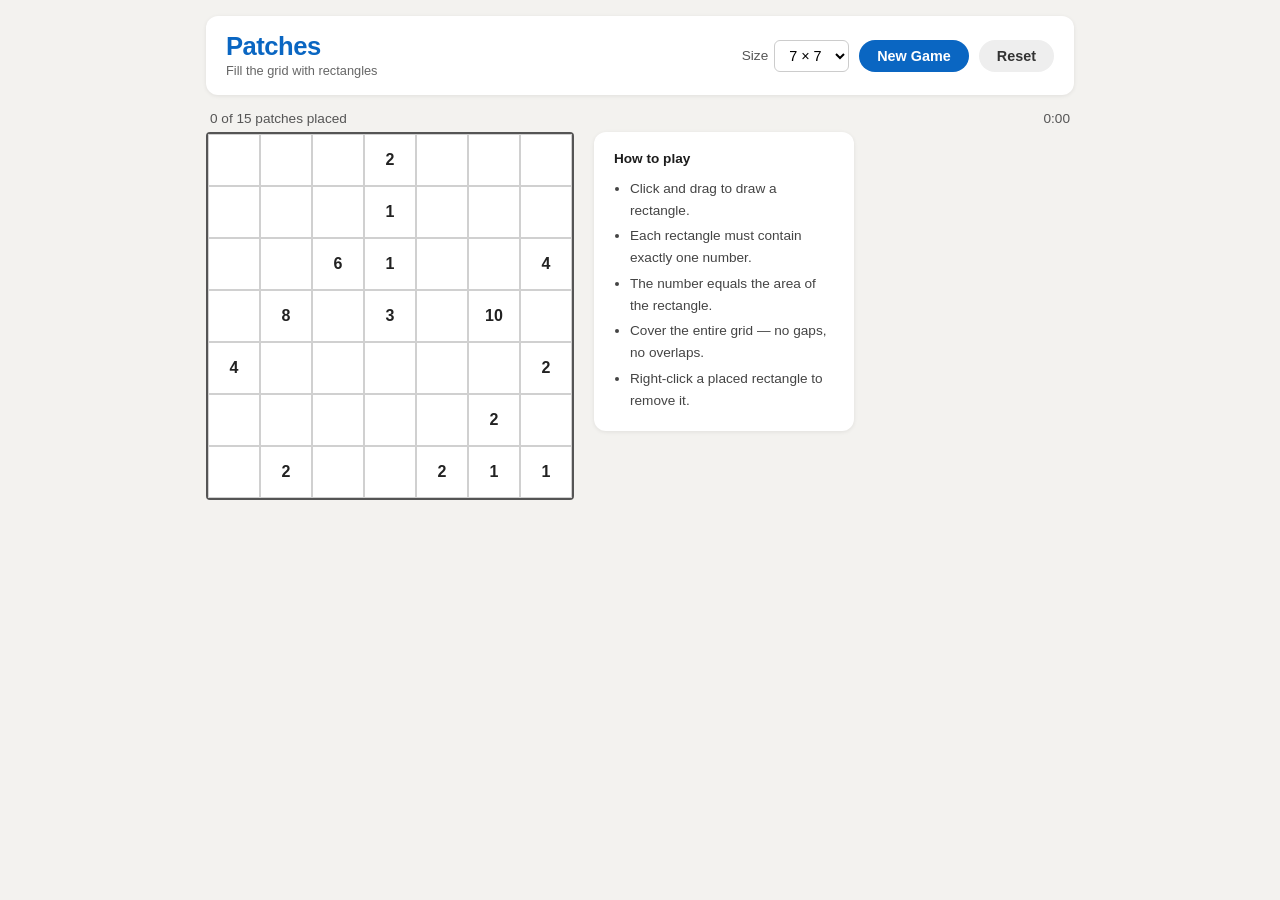
==== index.html @ 758302e6 "Add Patches game: Shikaku clone with auto-generated levels Implements a browser-based clone of Linke" ====
<!DOCTYPE html>
<html lang="en">
<head>
  <meta charset="UTF-8">
  <meta name="viewport" content="width=device-width, initial-scale=1.0">
  <title>Patches</title>
  <link rel="stylesheet" href="style.css">
</head>
<body>
  <div class="app">
    <header>
      <div class="header-left">
        <h1>Patches</h1>
        <span class="subtitle">Fill the grid with rectangles</span>
      </div>
      <div class="controls">
        <div class="control-group">
          <label for="size-select">Size</label>
          <select id="size-select">
            <option value="5">5 × 5</option>
            <option value="6">6 × 6</option>
            <option value="7" selected>7 × 7</option>
            <option value="8">8 × 8</option>
            <option value="9">9 × 9</option>
          </select>
        </div>
        <button id="btn-new" class="btn btn-primary">New Game</button>
        <button id="btn-reset" class="btn btn-secondary">Reset</button>
      </div>
    </header>

    <div id="status-bar">
      <span id="progress-text">Loading…</span>
      <span id="timer">0:00</span>
    </div>

    <main>
      <div id="board-wrap">
        <div id="board"></div>
        <div id="generating" class="hidden">
          <div class="spinner"></div>
          <p>Generating puzzle…</p>
        </div>
      </div>

      <div id="hint-box">
        <p><strong>How to play</strong></p>
        <ul>
          <li>Click and drag to draw a rectangle.</li>
          <li>Each rectangle must contain exactly one number.</li>
          <li>The number equals the area of the rectangle.</li>
          <li>Cover the entire grid — no gaps, no overlaps.</li>
          <li>Right-click a placed rectangle to remove it.</li>
        </ul>
      </div>
    </main>

    <div id="win-overlay" class="hidden">
      <div class="win-card">
        <div class="win-emoji">🎉</div>
        <h2>Puzzle Complete!</h2>
        <p id="win-time"></p>
        <button id="btn-win-new" class="btn btn-primary">Play Again</button>
      </div>
    </div>
  </div>

  <script src="js/solver.js"></script>
  <script src="js/generator.js"></script>
  <script src="js/game.js"></script>
</body>
</html>
---- style.css ----
/* ── Reset / Base ────────────────────────────────────────── */
*, *::before, *::after { box-sizing: border-box; margin: 0; padding: 0; }

body {
  font-family: -apple-system, BlinkMacSystemFont, 'Segoe UI', Roboto, sans-serif;
  background: #f3f2ef;
  min-height: 100vh;
  color: #1d1d1d;
}

/* ── App shell ───────────────────────────────────────────── */
.app {
  max-width: 900px;
  margin: 0 auto;
  padding: 16px;
}

/* ── Header ─────────────────────────────────────────────── */
header {
  display: flex;
  align-items: center;
  justify-content: space-between;
  flex-wrap: wrap;
  gap: 12px;
  background: #fff;
  border-radius: 12px;
  padding: 16px 20px;
  box-shadow: 0 1px 4px rgba(0,0,0,.08);
  margin-bottom: 10px;
}

.header-left h1 {
  font-size: 1.6rem;
  font-weight: 700;
  color: #0a66c2;
  letter-spacing: -0.5px;
}
.subtitle {
  font-size: 0.8rem;
  color: #666;
}

.controls {
  display: flex;
  align-items: center;
  gap: 10px;
  flex-wrap: wrap;
}

.control-group {
  display: flex;
  align-items: center;
  gap: 6px;
}
.control-group label {
  font-size: 0.85rem;
  color: #555;
  white-space: nowrap;
}
select {
  border: 1px solid #ccc;
  border-radius: 6px;
  padding: 6px 10px;
  font-size: 0.9rem;
  background: #fff;
  cursor: pointer;
}
select:focus { outline: 2px solid #0a66c2; outline-offset: 1px; }

/* ── Buttons ─────────────────────────────────────────────── */
.btn {
  padding: 8px 18px;
  border: none;
  border-radius: 20px;
  font-size: 0.9rem;
  font-weight: 600;
  cursor: pointer;
  transition: background 0.15s, transform 0.1s;
  white-space: nowrap;
}
.btn:active { transform: scale(0.97); }
.btn-primary  { background: #0a66c2; color: #fff; }
.btn-primary:hover { background: #0958a5; }
.btn-secondary { background: #eee; color: #333; }
.btn-secondary:hover { background: #ddd; }

/* ── Status bar ──────────────────────────────────────────── */
#status-bar {
  display: flex;
  justify-content: space-between;
  align-items: center;
  padding: 6px 4px;
  font-size: 0.85rem;
  color: #555;
}
#timer { font-variant-numeric: tabular-nums; }

/* ── Main layout ─────────────────────────────────────────── */
main {
  display: flex;
  gap: 20px;
  align-items: flex-start;
  flex-wrap: wrap;
}

/* ── Board wrap ──────────────────────────────────────────── */
#board-wrap {
  position: relative;
  flex-shrink: 0;
}

/* ── Board grid ──────────────────────────────────────────── */
#board {
  display: inline-grid;
  gap: 0;
  border: 2px solid #555;
  border-radius: 4px;
  background: #fff;
  user-select: none;
  touch-action: none;
}

/* ── Cells ───────────────────────────────────────────────── */
.cell {
  width:  52px;
  height: 52px;
  border: 1px solid #d0d0d0;
  position: relative;
  cursor: crosshair;
  background: #fff;
  transition: background 0.1s;
}

/* Clue number */
.cell .clue {
  position: absolute;
  inset: 0;
  display: flex;
  align-items: center;
  justify-content: center;
  font-size: 1rem;
  font-weight: 700;
  color: #222;
  pointer-events: none;
  z-index: 2;
}

/* Drag preview */
.cell.preview {
  background: rgba(10, 102, 194, 0.15) !important;
}
.cell.preview-invalid {
  background: rgba(220, 50, 50, 0.15) !important;
}

/* Placed rectangle: background color applied via JS inline style */
.cell.placed {
  /* border overrides applied via JS for edge detection */
}

/* Flash animation for invalid placement */
@keyframes flash-red {
  0%   { background: rgba(220,50,50,0.35); }
  100% { background: #fff; }
}
.cell.flash { animation: flash-red 0.4s ease-out; }

/* ── Patch border helpers (applied by JS) ────────────────── */
/*
  JS adds data-border="top bottom left right" combinations
  to draw thick borders around each patch region.
*/
.cell[data-border~="top"]    { border-top:    2px solid var(--patch-border); }
.cell[data-border~="bottom"] { border-bottom: 2px solid var(--patch-border); }
.cell[data-border~="left"]   { border-left:   2px solid var(--patch-border); }
.cell[data-border~="right"]  { border-right:  2px solid var(--patch-border); }

/* ── Generating overlay ──────────────────────────────────── */
#generating {
  position: absolute;
  inset: 0;
  display: flex;
  flex-direction: column;
  align-items: center;
  justify-content: center;
  background: rgba(255,255,255,0.85);
  border-radius: 4px;
  gap: 12px;
  font-size: 0.9rem;
  color: #555;
}
.spinner {
  width: 32px; height: 32px;
  border: 3px solid #ddd;
  border-top-color: #0a66c2;
  border-radius: 50%;
  animation: spin 0.8s linear infinite;
}
@keyframes spin { to { transform: rotate(360deg); } }

/* ── Hint box ────────────────────────────────────────────── */
#hint-box {
  background: #fff;
  border-radius: 12px;
  padding: 16px 20px;
  box-shadow: 0 1px 4px rgba(0,0,0,.08);
  max-width: 260px;
  font-size: 0.85rem;
  line-height: 1.6;
}
#hint-box p { margin-bottom: 8px; }
#hint-box ul { padding-left: 16px; }
#hint-box li { margin-bottom: 4px; color: #444; }

/* ── Win overlay ─────────────────────────────────────────── */
#win-overlay {
  position: fixed;
  inset: 0;
  background: rgba(0,0,0,0.5);
  display: flex;
  align-items: center;
  justify-content: center;
  z-index: 100;
}
.win-card {
  background: #fff;
  border-radius: 16px;
  padding: 40px 48px;
  text-align: center;
  box-shadow: 0 8px 32px rgba(0,0,0,0.25);
}
.win-emoji { font-size: 3rem; margin-bottom: 12px; }
.win-card h2 { font-size: 1.6rem; margin-bottom: 8px; color: #0a66c2; }
.win-card p  { color: #555; margin-bottom: 24px; font-size: 1rem; }

/* ── Utility ─────────────────────────────────────────────── */
.hidden { display: none !important; }

/* ── Responsive ──────────────────────────────────────────── */
@media (max-width: 600px) {
  .cell { width: 40px; height: 40px; }
  .cell .clue { font-size: 0.85rem; }
  #hint-box { max-width: 100%; }
  main { flex-direction: column; }
}
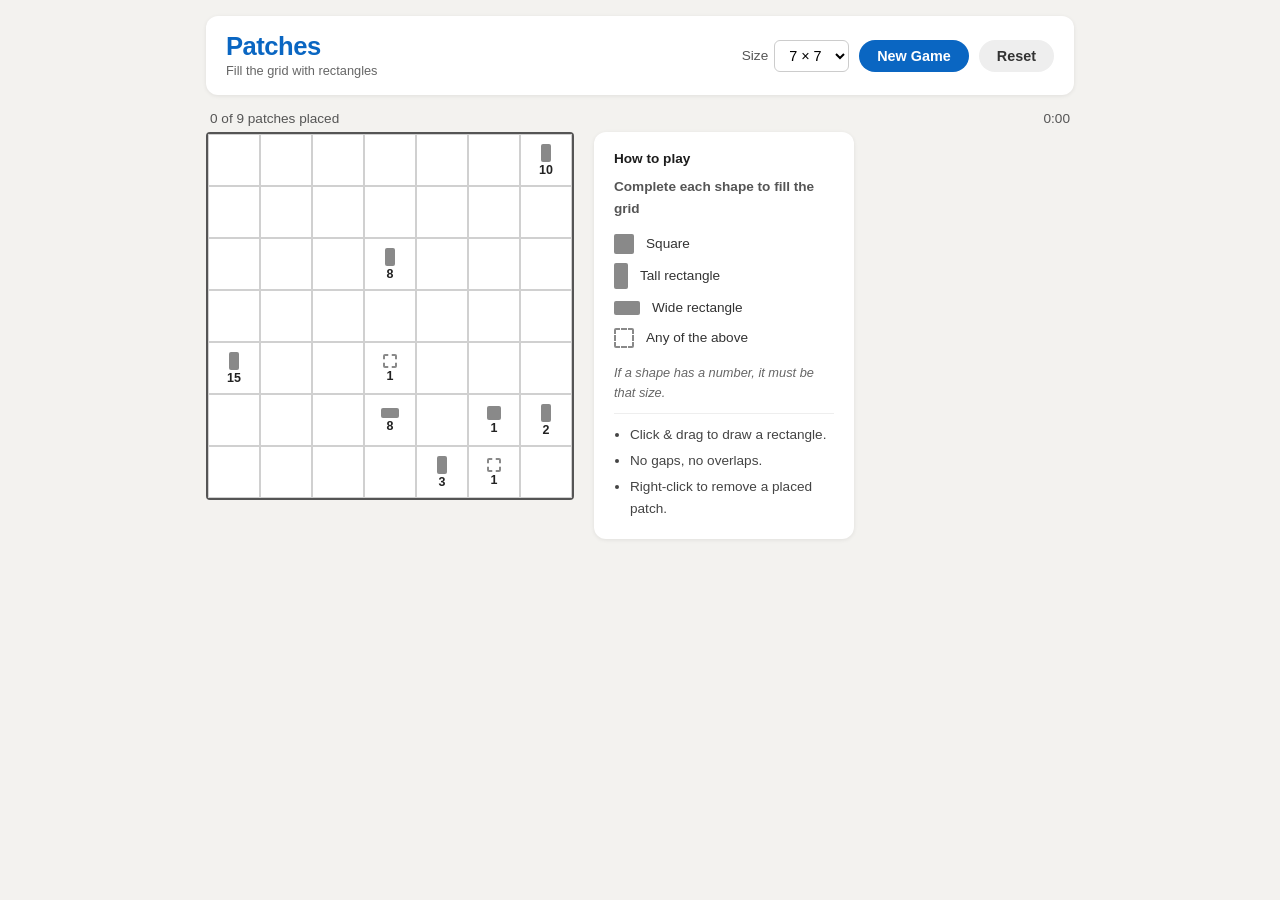
==== commit ebae2d75: "Add shape-type constraints (Square / Tall / Wide / Any) Mirrors the core mechanic of LinkedIn's Patc" ====
--- a/index.html
+++ b/index.html
@@ -45,12 +45,31 @@
 
       <div id="hint-box">
         <p><strong>How to play</strong></p>
+        <p class="hint-sub">Complete each shape to fill the grid</p>
+        <div class="shape-legend">
+          <div class="legend-row">
+            <div class="shape-icon shape-square"></div>
+            <span>Square</span>
+          </div>
+          <div class="legend-row">
+            <div class="shape-icon shape-tall"></div>
+            <span>Tall rectangle</span>
+          </div>
+          <div class="legend-row">
+            <div class="shape-icon shape-wide"></div>
+            <span>Wide rectangle</span>
+          </div>
+          <div class="legend-row">
+            <div class="shape-icon shape-any"></div>
+            <span>Any of the above</span>
+          </div>
+        </div>
+        <p class="hint-note">If a shape has a number, it must be that size.</p>
+        <hr class="hint-divider">
         <ul>
-          <li>Click and drag to draw a rectangle.</li>
-          <li>Each rectangle must contain exactly one number.</li>
-          <li>The number equals the area of the rectangle.</li>
-          <li>Cover the entire grid — no gaps, no overlaps.</li>
-          <li>Right-click a placed rectangle to remove it.</li>
+          <li>Click &amp; drag to draw a rectangle.</li>
+          <li>No gaps, no overlaps.</li>
+          <li>Right-click to remove a placed patch.</li>
         </ul>
       </div>
     </main>
--- a/style.css
+++ b/style.css
@@ -131,20 +131,6 @@
   transition: background 0.1s;
 }
 
-/* Clue number */
-.cell .clue {
-  position: absolute;
-  inset: 0;
-  display: flex;
-  align-items: center;
-  justify-content: center;
-  font-size: 1rem;
-  font-weight: 700;
-  color: #222;
-  pointer-events: none;
-  z-index: 2;
-}
-
 /* Drag preview */
 .cell.preview {
   background: rgba(10, 102, 194, 0.15) !important;
@@ -198,6 +184,44 @@
 }
 @keyframes spin { to { transform: rotate(360deg); } }
 
+/* ── Shape icons ─────────────────────────────────────────── */
+/*
+  Used both inside clue cells (small) and in the hint legend (medium).
+  The .clue wrapper centres the icon + number vertically.
+*/
+.clue {
+  position: absolute;
+  inset: 0;
+  display: flex;
+  flex-direction: column;
+  align-items: center;
+  justify-content: center;
+  gap: 2px;
+  pointer-events: none;
+  z-index: 2;
+}
+.clue-num {
+  font-size: 0.78rem;
+  font-weight: 700;
+  color: #222;
+  line-height: 1;
+}
+
+/* Shape icon — default size (inside cell) */
+.shape-icon {
+  background: rgba(40, 40, 40, 0.55);
+  border-radius: 2px;
+  flex-shrink: 0;
+}
+.shape-square { width: 14px; height: 14px; }
+.shape-tall   { width: 10px; height: 18px; }
+.shape-wide   { width: 18px; height: 10px; }
+.shape-any    {
+  width: 14px; height: 14px;
+  background: transparent;
+  border: 2px dashed rgba(40,40,40,0.55);
+}
+
 /* ── Hint box ────────────────────────────────────────────── */
 #hint-box {
   background: #fff;
@@ -208,9 +232,27 @@
   font-size: 0.85rem;
   line-height: 1.6;
 }
-#hint-box p { margin-bottom: 8px; }
+#hint-box > p { margin-bottom: 6px; }
+.hint-sub  { color: #555; font-weight: 600; margin-bottom: 10px !important; }
+.hint-note { font-style: italic; color: #666; font-size: 0.8rem; margin-top: 10px !important; }
+.hint-divider { border: none; border-top: 1px solid #eee; margin: 10px 0; }
 #hint-box ul { padding-left: 16px; }
 #hint-box li { margin-bottom: 4px; color: #444; }
+
+/* Shape legend rows */
+.shape-legend { display: flex; flex-direction: column; gap: 8px; padding: 4px 0; }
+.legend-row   {
+  display: flex;
+  align-items: center;
+  gap: 12px;
+  font-size: 0.85rem;
+  color: #333;
+}
+/* Larger icons in the legend */
+.legend-row .shape-square { width: 20px; height: 20px; }
+.legend-row .shape-tall   { width: 14px; height: 26px; }
+.legend-row .shape-wide   { width: 26px; height: 14px; }
+.legend-row .shape-any    { width: 20px; height: 20px; }
 
 /* ── Win overlay ─────────────────────────────────────────── */
 #win-overlay {
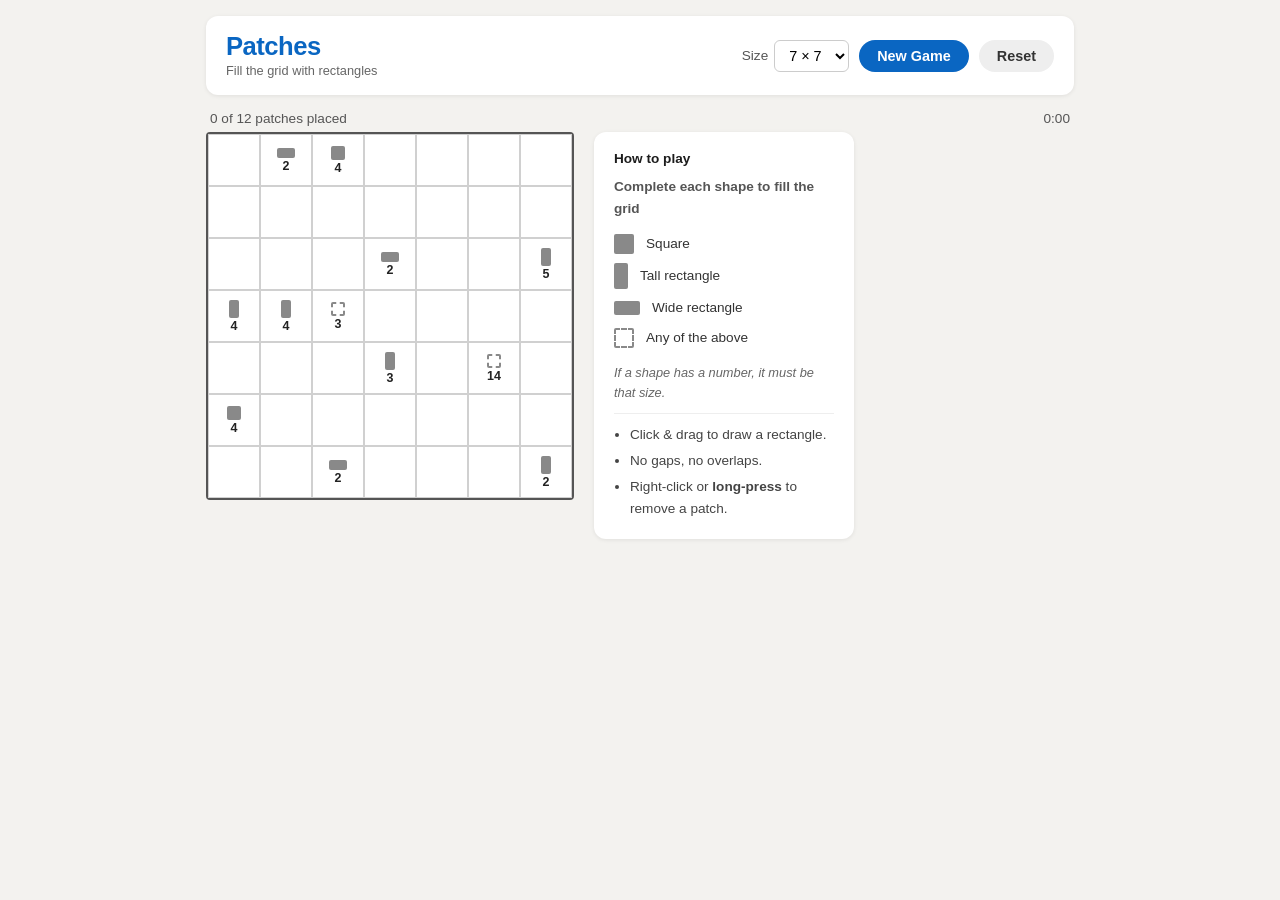
==== commit df28da0b: "Add PWA support for iPhone home screen installation Enables the game to be installed as a standalone" ====
--- a/index.html
+++ b/index.html
@@ -2,8 +2,19 @@
 <html lang="en">
 <head>
   <meta charset="UTF-8">
-  <meta name="viewport" content="width=device-width, initial-scale=1.0">
+  <meta name="viewport" content="width=device-width, initial-scale=1.0, viewport-fit=cover">
   <title>Patches</title>
+
+  <!-- PWA -->
+  <link rel="manifest" href="manifest.json">
+  <meta name="theme-color" content="#0a66c2">
+
+  <!-- iOS home screen app -->
+  <meta name="apple-mobile-web-app-capable" content="yes">
+  <meta name="apple-mobile-web-app-status-bar-style" content="default">
+  <meta name="apple-mobile-web-app-title" content="Patches">
+  <link rel="apple-touch-icon" href="icons/apple-touch-icon.png">
+
   <link rel="stylesheet" href="style.css">
 </head>
 <body>
@@ -69,7 +80,7 @@
         <ul>
           <li>Click &amp; drag to draw a rectangle.</li>
           <li>No gaps, no overlaps.</li>
-          <li>Right-click to remove a placed patch.</li>
+          <li>Right-click or <strong>long-press</strong> to remove a patch.</li>
         </ul>
       </div>
     </main>
@@ -87,5 +98,10 @@
   <script src="js/solver.js"></script>
   <script src="js/generator.js"></script>
   <script src="js/game.js"></script>
+  <script>
+    if ('serviceWorker' in navigator) {
+      navigator.serviceWorker.register('service-worker.js');
+    }
+  </script>
 </body>
 </html>
--- a/style.css
+++ b/style.css
@@ -6,6 +6,12 @@
   background: #f3f2ef;
   min-height: 100vh;
   color: #1d1d1d;
+  /* PWA: prevent pull-to-refresh and bounce scrolling */
+  overscroll-behavior: none;
+  /* iOS safe areas (notch, home bar) */
+  padding-left:   env(safe-area-inset-left);
+  padding-right:  env(safe-area-inset-right);
+  padding-bottom: env(safe-area-inset-bottom);
 }
 
 /* ── App shell ───────────────────────────────────────────── */
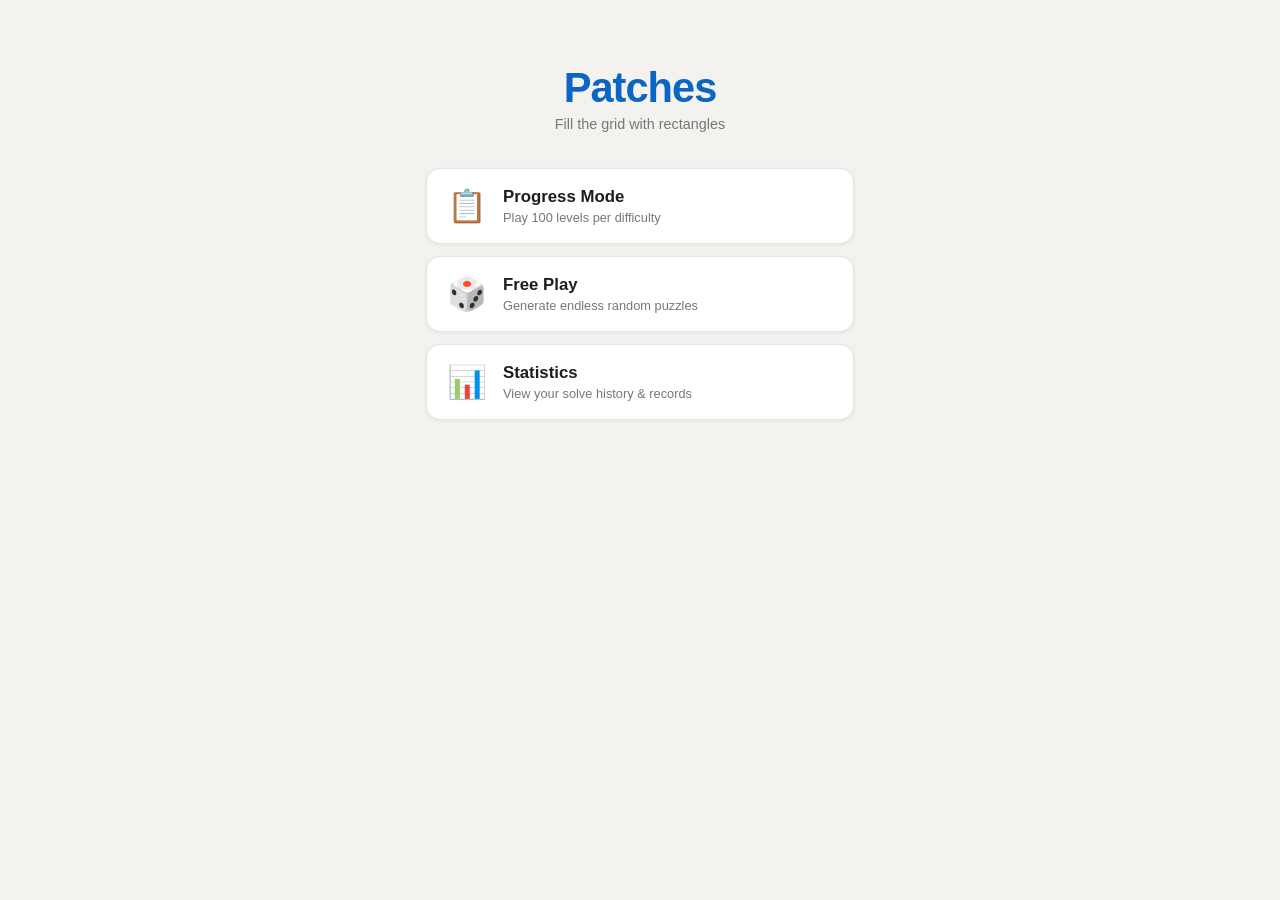
==== commit 0646a8e8: "Add multi-screen menu, Progress Mode, Free Play, and Statistics Full feature upgrade — four new syst" ====
--- a/index.html
+++ b/index.html
@@ -19,84 +19,155 @@
 </head>
 <body>
   <div class="app">
-    <header>
-      <div class="header-left">
-        <h1>Patches</h1>
-        <span class="subtitle">Fill the grid with rectangles</span>
+
+    <!-- ═══ HOME SCREEN ════════════════════════════════════════════ -->
+    <section id="screen-home" class="screen active">
+      <div class="home-content">
+        <div class="home-logo">
+          <h1>Patches</h1>
+          <p class="subtitle">Fill the grid with rectangles</p>
+        </div>
+        <nav class="menu-nav">
+          <button class="menu-btn" id="btn-progress-mode">
+            <span class="menu-btn-icon">📋</span>
+            <span class="menu-btn-text">
+              <span class="menu-btn-label">Progress Mode</span>
+              <span class="menu-btn-sub">Play 100 levels per difficulty</span>
+            </span>
+          </button>
+          <button class="menu-btn" id="btn-freeplay-mode">
+            <span class="menu-btn-icon">🎲</span>
+            <span class="menu-btn-text">
+              <span class="menu-btn-label">Free Play</span>
+              <span class="menu-btn-sub">Generate endless random puzzles</span>
+            </span>
+          </button>
+          <button class="menu-btn" id="btn-stats">
+            <span class="menu-btn-icon">📊</span>
+            <span class="menu-btn-text">
+              <span class="menu-btn-label">Statistics</span>
+              <span class="menu-btn-sub">View your solve history &amp; records</span>
+            </span>
+          </button>
+        </nav>
       </div>
-      <div class="controls">
-        <div class="control-group">
-          <label for="size-select">Size</label>
-          <select id="size-select">
-            <option value="5">5 × 5</option>
-            <option value="6">6 × 6</option>
-            <option value="7" selected>7 × 7</option>
-            <option value="8">8 × 8</option>
-            <option value="9">9 × 9</option>
-          </select>
+    </section>
+
+    <!-- ═══ DIFFICULTY PICKER ══════════════════════════════════════ -->
+    <section id="screen-difficulty" class="screen">
+      <div class="screen-inner">
+        <div class="sub-header">
+          <button class="btn-back" id="diff-back">← Back</button>
+          <h2 id="diff-title">Choose Difficulty</h2>
         </div>
-        <button id="btn-new" class="btn btn-primary">New Game</button>
-        <button id="btn-reset" class="btn btn-secondary">Reset</button>
-      </div>
-    </header>
-
-    <div id="status-bar">
-      <span id="progress-text">Loading…</span>
-      <span id="timer">0:00</span>
-    </div>
-
-    <main>
-      <div id="board-wrap">
-        <div id="board"></div>
-        <div id="generating" class="hidden">
-          <div class="spinner"></div>
-          <p>Generating puzzle…</p>
+        <div class="diff-grid" id="diff-grid">
+          <!-- filled by JS -->
         </div>
       </div>
+    </section>
 
-      <div id="hint-box">
-        <p><strong>How to play</strong></p>
-        <p class="hint-sub">Complete each shape to fill the grid</p>
-        <div class="shape-legend">
-          <div class="legend-row">
-            <div class="shape-icon shape-square"></div>
-            <span>Square</span>
-          </div>
-          <div class="legend-row">
-            <div class="shape-icon shape-tall"></div>
-            <span>Tall rectangle</span>
-          </div>
-          <div class="legend-row">
-            <div class="shape-icon shape-wide"></div>
-            <span>Wide rectangle</span>
-          </div>
-          <div class="legend-row">
-            <div class="shape-icon shape-any"></div>
-            <span>Any of the above</span>
+    <!-- ═══ LEVEL SELECT ═══════════════════════════════════════════ -->
+    <section id="screen-levels" class="screen">
+      <div class="screen-inner">
+        <div class="sub-header">
+          <button class="btn-back" id="levels-back">← Back</button>
+          <h2 id="levels-title">Easy — Levels</h2>
+        </div>
+        <div class="levels-grid" id="levels-grid"></div>
+      </div>
+    </section>
+
+    <!-- ═══ GAME SCREEN ════════════════════════════════════════════ -->
+    <section id="screen-game" class="screen">
+      <header id="game-header">
+        <div class="header-left">
+          <button class="btn-back" id="btn-back-game">← Back</button>
+          <div class="header-title-group">
+            <span class="game-title">Patches</span>
+            <span class="game-subtitle" id="game-subtitle"></span>
           </div>
         </div>
-        <p class="hint-note">If a shape has a number, it must be that size.</p>
-        <hr class="hint-divider">
-        <ul>
-          <li>Click &amp; drag to draw a rectangle.</li>
-          <li>No gaps, no overlaps.</li>
-          <li>Right-click or <strong>long-press</strong> to remove a patch.</li>
-        </ul>
+        <div class="controls">
+          <button id="btn-new" class="btn btn-primary hidden">New Puzzle</button>
+          <button id="btn-reset" class="btn btn-secondary">Reset</button>
+        </div>
+      </header>
+
+      <div id="status-bar">
+        <span id="progress-text">Loading…</span>
+        <span id="timer">0:00</span>
       </div>
-    </main>
 
-    <div id="win-overlay" class="hidden">
-      <div class="win-card">
-        <div class="win-emoji">🎉</div>
-        <h2>Puzzle Complete!</h2>
-        <p id="win-time"></p>
-        <button id="btn-win-new" class="btn btn-primary">Play Again</button>
+      <main>
+        <div id="board-wrap">
+          <div id="board"></div>
+          <div id="generating" class="hidden">
+            <div class="spinner"></div>
+            <p>Generating puzzle…</p>
+          </div>
+        </div>
+
+        <div id="hint-box">
+          <p><strong>How to play</strong></p>
+          <p class="hint-sub">Complete each shape to fill the grid</p>
+          <div class="shape-legend">
+            <div class="legend-row">
+              <div class="shape-icon shape-square"></div>
+              <span>Square</span>
+            </div>
+            <div class="legend-row">
+              <div class="shape-icon shape-tall"></div>
+              <span>Tall rectangle</span>
+            </div>
+            <div class="legend-row">
+              <div class="shape-icon shape-wide"></div>
+              <span>Wide rectangle</span>
+            </div>
+            <div class="legend-row">
+              <div class="shape-icon shape-any"></div>
+              <span>Any of the above</span>
+            </div>
+          </div>
+          <p class="hint-note">If a shape has a number, it must be that size.</p>
+          <hr class="hint-divider">
+          <ul>
+            <li>Click &amp; drag to draw a rectangle.</li>
+            <li>No gaps, no overlaps.</li>
+            <li>Right-click or <strong>long-press</strong> to remove a patch.</li>
+          </ul>
+        </div>
+      </main>
+
+      <div id="win-overlay" class="hidden">
+        <div class="win-card">
+          <div class="win-emoji">🎉</div>
+          <h2>Puzzle Complete!</h2>
+          <p id="win-time"></p>
+          <div class="win-buttons">
+            <button id="btn-win-next" class="btn btn-primary hidden">Next Level</button>
+            <button id="btn-win-new"  class="btn btn-primary hidden">New Puzzle</button>
+            <button id="btn-win-back" class="btn btn-secondary">Back</button>
+          </div>
+        </div>
       </div>
-    </div>
-  </div>
+    </section>
+
+    <!-- ═══ STATS SCREEN ══════════════════════════════════════════ -->
+    <section id="screen-stats" class="screen">
+      <div class="screen-inner">
+        <div class="sub-header">
+          <button class="btn-back" id="stats-back">← Back</button>
+          <h2>Statistics</h2>
+        </div>
+        <div id="stats-content"></div>
+      </div>
+    </section>
+
+  </div><!-- .app -->
 
   <script src="js/solver.js"></script>
   <script src="js/generator.js"></script>
+  <script src="js/levels.js"></script>
   <script src="js/game.js"></script>
   <script>
     if ('serviceWorker' in navigator) {
--- a/style.css
+++ b/style.css
@@ -112,12 +112,13 @@
 /* ── Board wrap ──────────────────────────────────────────── */
 #board-wrap {
   position: relative;
-  flex-shrink: 0;
+  width: 100%;
 }
 
 /* ── Board grid ──────────────────────────────────────────── */
 #board {
-  display: inline-grid;
+  display: grid;  /* fills #board-wrap width */
+  width: 100%;
   gap: 0;
   border: 2px solid #555;
   border-radius: 4px;
@@ -128,8 +129,8 @@
 
 /* ── Cells ───────────────────────────────────────────────── */
 .cell {
-  width:  52px;
-  height: 52px;
+  aspect-ratio: 1;   /* always square, width driven by grid columns */
+  min-width: 0;
   border: 1px solid #d0d0d0;
   position: relative;
   cursor: crosshair;
@@ -279,15 +280,268 @@
 }
 .win-emoji { font-size: 3rem; margin-bottom: 12px; }
 .win-card h2 { font-size: 1.6rem; margin-bottom: 8px; color: #0a66c2; }
-.win-card p  { color: #555; margin-bottom: 24px; font-size: 1rem; }
+.win-card p  { color: #555; margin-bottom: 20px; font-size: 1rem; }
+
+/* ── Win buttons ─────────────────────────────────────────── */
+.win-buttons {
+  display: flex;
+  gap: 10px;
+  justify-content: center;
+  flex-wrap: wrap;
+}
 
 /* ── Utility ─────────────────────────────────────────────── */
 .hidden { display: none !important; }
 
 /* ── Responsive ──────────────────────────────────────────── */
 @media (max-width: 600px) {
-  .cell { width: 40px; height: 40px; }
-  .cell .clue { font-size: 0.85rem; }
   #hint-box { max-width: 100%; }
   main { flex-direction: column; }
 }
+
+/* ═══════════════════════════════════════════════════════════
+   SCREEN NAVIGATION
+   ═══════════════════════════════════════════════════════════ */
+
+.screen { display: none; }
+.screen.active { display: block; }
+
+/* ── Back button (shared across sub-screens) ─────────────── */
+.btn-back {
+  background: none;
+  border: none;
+  color: #0a66c2;
+  font-size: 0.9rem;
+  font-weight: 600;
+  cursor: pointer;
+  padding: 6px 10px;
+  border-radius: 6px;
+  flex-shrink: 0;
+  white-space: nowrap;
+}
+.btn-back:hover { background: #f0f4ff; }
+.btn-back:active { background: #e0ecff; }
+
+/* ── Sub-header (back + title row) ──────────────────────── */
+.sub-header {
+  display: flex;
+  align-items: center;
+  gap: 12px;
+  margin-bottom: 20px;
+  padding-top: 4px;
+}
+.sub-header h2 {
+  font-size: 1.15rem;
+  font-weight: 700;
+  color: #1d1d1d;
+}
+
+/* ── Screen inner wrapper ────────────────────────────────── */
+.screen-inner {
+  max-width: 600px;
+  margin: 0 auto;
+  padding: 16px;
+}
+
+/* ── HOME SCREEN ─────────────────────────────────────────── */
+.home-content {
+  max-width: 460px;
+  margin: 0 auto;
+  padding: 48px 16px 32px;
+  display: flex;
+  flex-direction: column;
+  align-items: center;
+  gap: 36px;
+}
+.home-logo h1 {
+  font-size: 2.6rem;
+  font-weight: 800;
+  color: #0a66c2;
+  text-align: center;
+  letter-spacing: -1px;
+}
+.home-logo .subtitle {
+  text-align: center;
+  color: #777;
+  font-size: 0.9rem;
+  margin-top: 4px;
+  display: block;
+}
+.menu-nav {
+  width: 100%;
+  display: flex;
+  flex-direction: column;
+  gap: 12px;
+}
+.menu-btn {
+  display: flex;
+  align-items: center;
+  gap: 16px;
+  width: 100%;
+  padding: 18px 20px;
+  background: #fff;
+  border: 1px solid #e4e4e4;
+  border-radius: 14px;
+  cursor: pointer;
+  text-align: left;
+  transition: box-shadow 0.15s, transform 0.1s;
+  box-shadow: 0 1px 4px rgba(0,0,0,.06);
+}
+.menu-btn:hover  { box-shadow: 0 4px 14px rgba(0,0,0,.12); border-color: #c8d8f0; }
+.menu-btn:active { transform: scale(0.98); }
+.menu-btn-icon   { font-size: 2rem; flex-shrink: 0; line-height: 1; }
+.menu-btn-text   { display: flex; flex-direction: column; gap: 3px; }
+.menu-btn-label  { font-size: 1.05rem; font-weight: 700; color: #1d1d1d; }
+.menu-btn-sub    { font-size: 0.8rem; color: #777; }
+
+/* ── DIFFICULTY PICKER ───────────────────────────────────── */
+.diff-grid {
+  display: flex;
+  flex-direction: column;
+  gap: 10px;
+}
+.diff-btn {
+  display: flex;
+  align-items: center;
+  gap: 14px;
+  padding: 16px 20px;
+  background: #fff;
+  border: 1px solid #e4e4e4;
+  border-radius: 10px;
+  cursor: pointer;
+  text-align: left;
+  transition: box-shadow 0.15s, transform 0.1s;
+  box-shadow: 0 1px 3px rgba(0,0,0,.05);
+}
+.diff-btn:hover  { box-shadow: 0 3px 10px rgba(0,0,0,.12); }
+.diff-btn:active { transform: scale(0.98); }
+.diff-label       { font-size: 1.1rem; font-weight: 700; min-width: 76px; }
+.diff-grid-size   { font-size: 0.85rem; color: #777; flex: 1; }
+.diff-progress    { font-size: 0.8rem; color: #999; font-variant-numeric: tabular-nums; }
+
+/* ── LEVEL SELECT ────────────────────────────────────────── */
+.levels-grid {
+  display: grid;
+  grid-template-columns: repeat(10, 1fr);
+  gap: 6px;
+}
+.level-btn {
+  aspect-ratio: 1;
+  border: 1px solid #ddd;
+  border-radius: 6px;
+  background: #fff;
+  cursor: pointer;
+  font-size: 0.7rem;
+  font-weight: 600;
+  color: #444;
+  display: flex;
+  flex-direction: column;
+  align-items: center;
+  justify-content: center;
+  gap: 1px;
+  transition: background 0.1s, transform 0.1s;
+  line-height: 1;
+  padding: 2px;
+}
+.level-btn:hover  { background: #f0f4ff; border-color: #0a66c2; color: #0a66c2; }
+.level-btn:active { transform: scale(0.93); }
+.level-btn.done   { background: #e8f5e9; border-color: #4caf50; color: #2e7d32; }
+.lvl-num  { font-size: 0.68rem; }
+.lvl-check { font-size: 0.62rem; color: #4caf50; }
+
+/* ── GAME SCREEN HEADER ──────────────────────────────────── */
+#game-header {
+  display: flex;
+  align-items: center;
+  justify-content: space-between;
+  flex-wrap: wrap;
+  gap: 10px;
+  background: #fff;
+  border-radius: 12px;
+  padding: 12px 16px;
+  box-shadow: 0 1px 4px rgba(0,0,0,.08);
+  margin-bottom: 10px;
+}
+#game-header .header-left {
+  display: flex;
+  align-items: center;
+  gap: 10px;
+}
+.header-title-group {
+  display: flex;
+  flex-direction: column;
+  gap: 1px;
+}
+.game-title {
+  font-size: 1.2rem;
+  font-weight: 700;
+  color: #0a66c2;
+  line-height: 1.2;
+}
+.game-subtitle {
+  font-size: 0.75rem;
+  color: #777;
+}
+
+/* ── STATISTICS SCREEN ───────────────────────────────────── */
+.stats-section {
+  background: #fff;
+  border-radius: 12px;
+  padding: 20px;
+  margin-bottom: 12px;
+  box-shadow: 0 1px 4px rgba(0,0,0,.06);
+}
+.stats-section h3 {
+  font-size: 1rem;
+  font-weight: 700;
+  color: #1d1d1d;
+  margin-bottom: 14px;
+}
+.stats-grid {
+  display: grid;
+  grid-template-columns: repeat(2, 1fr);
+  gap: 10px;
+}
+.stat-card {
+  background: #f7f8fa;
+  border-radius: 8px;
+  padding: 14px 10px;
+  text-align: center;
+}
+.stat-val {
+  font-size: 1.7rem;
+  font-weight: 700;
+  color: #0a66c2;
+  font-variant-numeric: tabular-nums;
+}
+.stat-lbl {
+  font-size: 0.72rem;
+  color: #777;
+  margin-top: 3px;
+}
+.stats-table {
+  width: 100%;
+  border-collapse: collapse;
+  font-size: 0.85rem;
+}
+.stats-table th {
+  text-align: left;
+  color: #999;
+  font-weight: 600;
+  padding: 4px 8px;
+  border-bottom: 1px solid #eee;
+}
+.stats-table td {
+  padding: 9px 8px;
+  border-bottom: 1px solid #f0f0f0;
+  color: #333;
+  font-variant-numeric: tabular-nums;
+}
+.stats-reset { text-align: center; }
+
+/* ── Responsive for new screens ──────────────────────────── */
+@media (max-width: 400px) {
+  .levels-grid { grid-template-columns: repeat(10, 1fr); gap: 4px; }
+  .level-btn   { font-size: 0.6rem; }
+  .stats-grid  { grid-template-columns: 1fr 1fr; }
+}
